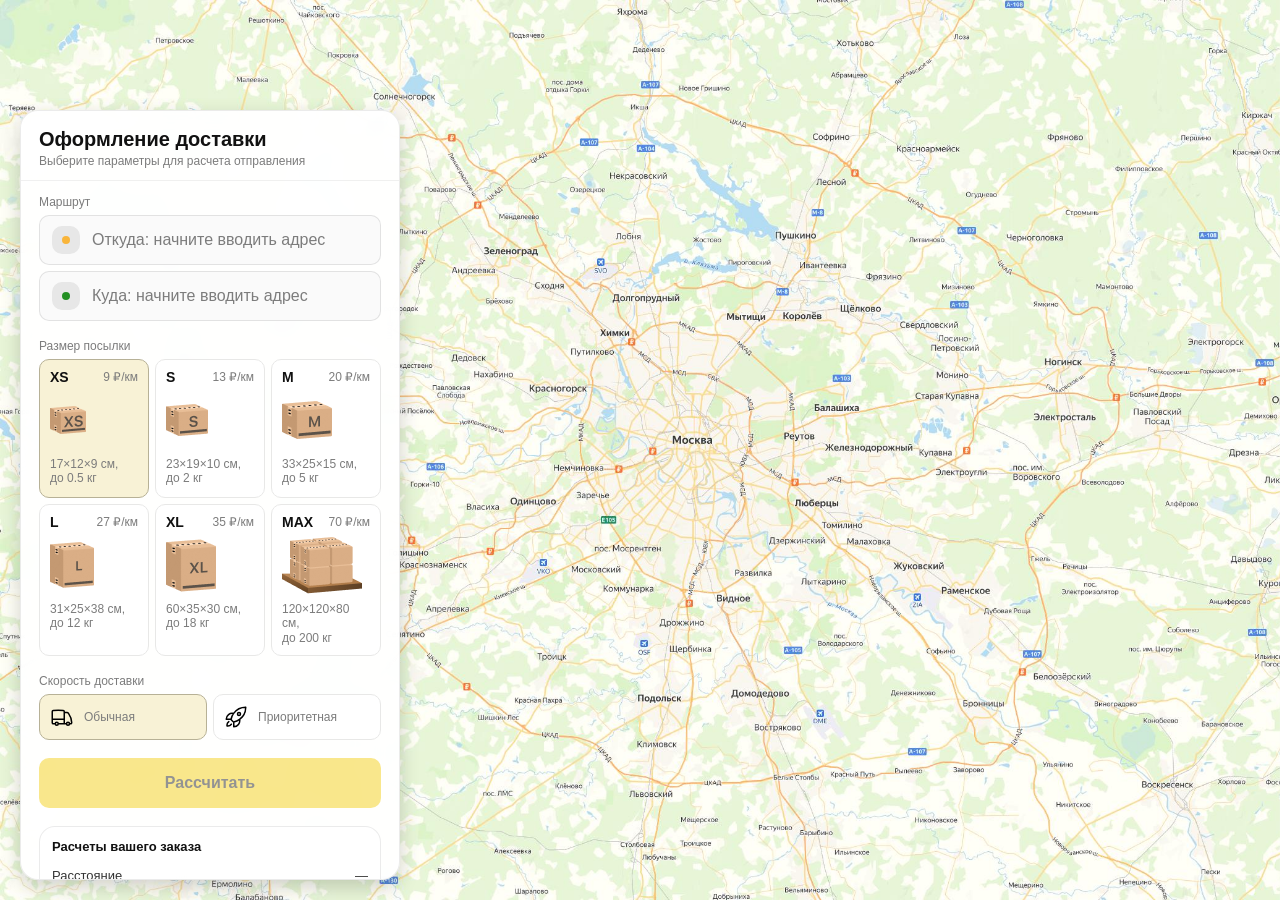
==== order.html @ fb904f3e "Add files via upload" ====
<!doctype html>
<html lang="ru">
<head>
  <meta charset="utf-8"/>
  <meta name="viewport" content="width=device-width,initial-scale=1,maximum-scale=1,user-scalable=0"/>
  <title>Оформление доставки</title>
  <link rel="stylesheet" href="styles/base.css"/>
  <link rel="stylesheet" href="styles/base_adaptive.css"/>
  <link rel="stylesheet" href="styles/order.css"/>
  <link rel="stylesheet" href="styles/order_adaptive.css"/>
</head>
<body>
<div id="map"></div>
<aside class="main" id="sidebar">
  <div class="main-header">
    <div class="main-title">Оформление доставки</div>
    <div class="main-text">Выберите параметры для расчета отправления</div>
  </div>
  <div class="main-content">
    <div class="main-route">
      <div class="main-block-title">Маршрут</div>
      <div class="main-fields">
        <div class="main-field" id="fromField"><div class="main-pin"></div><input id="from" placeholder="Откуда: начните вводить адрес" autocomplete="off"/></div>
        <div class="main-field" id="toField"><div class="main-pin"></div><input id="to" placeholder="Куда: начните вводить адрес" autocomplete="off"/></div>
      </div>
    </div>
    <div class="main-package">
      <div class="main-block-title">Размер посылки</div>
      <div class="main-sizes">
        <div class="main-size-card is-active" data-value="xs" data-rate="9"><div class="main-size-top"><div class="main-size-label">XS</div><div class="main-size-rate">9 ₽/км</div></div><div class="main-size-media"><img src="images/sizes/xs.png" alt="Короб XS"/></div><div class="main-size-description">17×12×9 см,<br>до 0.5 кг</div></div>
        <div class="main-size-card" data-value="s" data-rate="13"><div class="main-size-top"><div class="main-size-label">S</div><div class="main-size-rate">13 ₽/км</div></div><div class="main-size-media"><img src="images/sizes/s.png" alt="Короб S"/></div><div class="main-size-description">23×19×10 см,<br>до 2 кг</div></div>
        <div class="main-size-card" data-value="m" data-rate="20"><div class="main-size-top"><div class="main-size-label">M</div><div class="main-size-rate">20 ₽/км</div></div><div class="main-size-media"><img src="images/sizes/m.png" alt="Короб M"/></div><div class="main-size-description">33×25×15 см,<br>до 5 кг</div></div>
        <div class="main-size-card" data-value="l" data-rate="27"><div class="main-size-top"><div class="main-size-label">L</div><div class="main-size-rate">27 ₽/км</div></div><div class="main-size-media"><img src="images/sizes/l.png" alt="Короб L"/></div><div class="main-size-description">31×25×38 см,<br>до 12 кг</div></div>
        <div class="main-size-card" data-value="xl" data-rate="35"><div class="main-size-top"><div class="main-size-label">XL</div><div class="main-size-rate">35 ₽/км</div></div><div class="main-size-media"><img src="images/sizes/xl.png" alt="Короб XL"/></div><div class="main-size-description">60×35×30 см,<br>до 18 кг</div></div>
        <div class="main-size-card" data-value="max" data-rate="70"><div class="main-size-top"><div class="main-size-label">MAX</div><div class="main-size-rate">70 ₽/км</div></div><div class="main-size-media main-size-media-palleta"><img src="images/sizes/max.png" alt="Паллета"/></div><div class="main-size-description">120×120×80 см,<br>до 200 кг</div></div>
      </div>
    </div>
    <div class="main-speed">
      <div class="main-block-title">Скорость доставки</div>

      <div class="main-speeds">
        <div class="main-speed-card is-active" data-value="regular">
          <img class="main-speed-media" src="images/icons/regular.svg" alt="Regular"/>
          <div class="main-speed-description">Обычная</div>
        </div>
        <div class="main-speed-card" data-value="fast">
          <img class="main-speed-media" src="images/icons/fast.svg" alt="Fast"/>
          <div class="main-speed-description">Приоритетная</div>
        </div>
      </div>
    </div>
    <div class="main-calculate-block"><button id="calc" class="button calculate-button" type="button" disabled>Рассчитать</button></div>
    <div class="main-result" id="result">
      <div class="main-result-title">Расчеты вашего заказа</div>
      <div class="main-result-lines">
        <div class="main-result-line"><span>Расстояние</span><span id="distanceValue">—</span></div>
        <div class="main-result-line"><span>Доставим через</span><span id="durationValue">—</span></div>
        <div class="main-result-line"><span>Тариф</span><span id="rateValue">—</span></div>
      </div>
      <div class="main-price"><div class="main-price-label">Итого</div><div class="main-price-value" id="totalValue">—</div></div>
    </div>
    <div class="main-order-box">
      <div class="main-order-form" id="orderForm">
        <div class="main-order-title">Оформление доставки</div>
        <div class="main-block-info-row"><div class="main-block-title">Контакты</div><div class="order-fields"><div class="main-field"><input id="customerName" placeholder="Ваше имя" autocomplete="off"/></div><div class="main-field"><input id="customerPhone" placeholder="Ваш телефон" autocomplete="off" inputmode="tel"/></div></div></div>
        <div class="main-block-info-row extra-info"><div class="main-block-title">Дополнительная информация</div><div class="main-field textarea"><textarea id="comment" placeholder="Детали доставки и комментарии"></textarea></div></div>
        <button id="submit" class="button main-submit-request" type="button" disabled>Отправить заявку</button>
      </div>
      <div class="main-order-success" id="orderSuccess"><div class="main-success-icon">✓</div><div class="main-success-title">Заявка отправлена!</div><div class="main-success-title">Номер отправления – <span id="orderId"></span></div><div class="main-success-subtitle">Мы скоро свяжемся с вами</div></div>
    </div>
  </div>
</aside>
<!-- ВСТАВЬ СВОЙ КЛЮЧ ВМЕСТО YOUR_YANDEX_API_KEY -->
<script src="https://api-maps.yandex.ru/2.1/?apikey=YOUR_YANDEX_API_KEY&lang=ru_RU"></script>
<script src="scripts/order.js"></script>
</body>
</html>
---- styles/base.css ----
*{box-sizing:border-box}html,body{margin:0;padding:0;min-height:100%;font-family:Arial,Helvetica,sans-serif;color:#111}body{background:#f4f4f4}.button{border:0;border-radius:10px;background:#F1CB00;color:#111;font:inherit;font-weight:600;cursor:pointer;padding:0 20px;min-height:50px;transition:opacity .15s ease,transform .08s ease}.button:hover:not(:disabled){transform:translateY(-1px)}.button:disabled{opacity:.45;cursor:not-allowed}.main-field{display:flex;align-items:center;gap:10px;border:1px solid #1111111A;background:#FAFAFA;border-radius:10px;padding:10px 12px;position:relative;height:50px}.main-field input,.main-field textarea{width:100%;border:0;outline:none;background:transparent;font:inherit;color:#111}.main-field input::placeholder,.main-field textarea::placeholder{color:#7C7C7C}
---- styles/base_adaptive.css ----
@media(max-width:767px){body{min-width:320px}}
---- styles/order.css ----
#map{background-image:url("../images/order-bg.png");background-size:cover;position:fixed;inset:0}.main{border-radius:18px;box-shadow:0 7px 20px 0 #0000002E;backdrop-filter:blur(10px);background:rgba(255,255,255,.96);left:20px;border:1px solid rgba(0,0,0,.08);position:fixed;top:110px;bottom:20px;width:380px;display:flex;flex-direction:column;overflow:hidden;z-index:5}.main-header{padding:18px 18px 12px;border-bottom:1px solid rgba(0,0,0,.06);display:flex;flex-direction:column}.main-title{font-size:20px;line-height:100%;font-weight:bold}.main-text{font-size:12px;margin-top:5px;color:#7C7C7C}.main-content{padding:14px 18px 18px;overflow:auto;scrollbar-width:none;display:flex;flex-direction:column;gap:18px;flex:1}.main-block-title{font-size:12px;color:#7C7C7C}.main-route .main-block-title,.main-package .main-block-title{margin-bottom:6px}.main-field{display:flex;align-items:center;margin-top:6px;gap:10px;border:1px solid #1111111A;background:#FAFAFA;border-radius:10px;padding:10px 12px;position:relative;box-sizing:border-box;height:50px}.main-field.textarea{height:auto}.main-pin{width:28px;height:28px;border-radius:10px;background:rgba(17,17,17,.08);display:grid;place-items:center;flex:0 0 auto;position:relative}.main-pin::before{content:"";width:8px;height:8px;border-radius:999px;background:orange;opacity:.75;display:block}.main-field:last-child .main-pin::before{background:green;opacity:.85}input,textarea{width:100%;border:0;outline:none;background:transparent;font-size:14px;color:#111;font-family:inherit}textarea{resize:vertical;min-height:72px;padding:2px 0}input::placeholder,textarea::placeholder{color:#7C7C7C}.main-field:focus-within{border-color:rgba(0,0,0,.2);box-shadow:0 0 0 4px rgba(255,204,0,.35);background:rgba(255,255,255,.75)}.main-sizes{display:grid;gap:6px;grid-template-columns:repeat(3,1fr)}.main-size-card{border:1px solid #E8E8E7;background:#fff;border-radius:10px;padding:10px;cursor:pointer;user-select:none;transition:transform .08s ease,border-color .12s ease,background .12s ease;min-height:139px}.main-size-card:hover{transform:translateY(-1px)}.main-size-card.is-active{background-color:#F8F2D6;border-color:#B7B196}.main-size-top{display:flex;align-items:center;justify-content:space-between}.main-size-label{font-weight:bold;font-size:14px;color:#111;line-height:100%}.main-size-rate{font-size:12px;color:#7C7C7C;line-height:100%}.main-size-media{margin-top:8px;height:57px}.main-size-media img{max-width:100%;max-height:57px;display:block;margin:auto}.main-size-description{margin-top:8px;font-size:12px;color:#7C7C7C;line-height:1.2}.calculate-button{width:100%}.main-result{border:1px solid rgba(0,0,0,.08);background:rgba(255,255,255,.75);border-radius:16px;padding:12px;line-height:1.25}.main-result-title{font-weight:bold;font-size:13px;color:#111;margin-bottom:13px}.main-result-lines{gap:8px;display:flex;flex-direction:column}.main-result-line{font-size:13px;color:rgba(17,17,17,.85);display:flex;justify-content:space-between}.main-price{margin-top:18px;padding-top:10px;border-top:1px dashed rgba(0,0,0,.12);display:flex;align-items:baseline;justify-content:space-between}.main-price-label{font-size:12px;color:rgba(17,17,17,.55)}.main-price-value{font-size:20px;font-weight:bold;color:#111;letter-spacing:-.3px}.main-order-box{background:#fff;border:1px solid #E8E8E7;border-radius:10px;padding:12px}.main-order-title{margin-bottom:8px;font-weight:bold;font-size:14px;color:#111}.order-fields{display:grid;grid-template-columns:1fr 1fr;column-gap:10px;margin-top:6px}.main-block-info-row.extra-info{display:block;margin-top:13px}.main-submit-request{width:100%;margin-top:6px}.main-order-success{display:none;text-align:center;padding:22px 12px;gap:12px}.main-order-success.is-visible{display:flex;flex-direction:column;align-items:center}.main-success-icon{width:56px;height:56px;border-radius:50%;background:#16a34a;color:#fff;display:grid;place-items:center;font-size:30px}.main-success-title{font-size:14px;font-weight:bold;color:#111}.main-success-subtitle{font-size:12px;color:rgba(17,17,17,.55);line-height:1.3}

.main-speed .main-block-title {
    margin-bottom: 6px;
}

.main-speeds {
    display: grid;
    gap: 6px;
    grid-template-columns: repeat(2, 1fr);
}

.main-speed-card {
    border: 1px solid #E8E8E7;
    background: #FFFFFF;
    border-radius: 10px;
    padding: 10px;
    cursor: pointer;
    user-select: none;
    transition: transform .08s ease, border-color .12s ease, background .12s ease;
    display: flex;
    align-items: center;
    gap: 10px;
}

.main-speed-card:hover {
    transform: translateY(-1px);
}

.main-speed-card.is-active {
    background-color: #F8F2D6;
    border-color: #B7B196;
}

.main-speed-description {
    font-size: 12px;
    color: #7C7C7C;
    line-height: 1.2;
}
---- styles/order_adaptive.css ----
@media(max-width:767px){.main{left:10px;right:10px;top:50%;bottom:12px;width:auto;max-width:none}}@media(max-width:420px){.main-sizes{grid-template-columns:repeat(2,1fr)}}
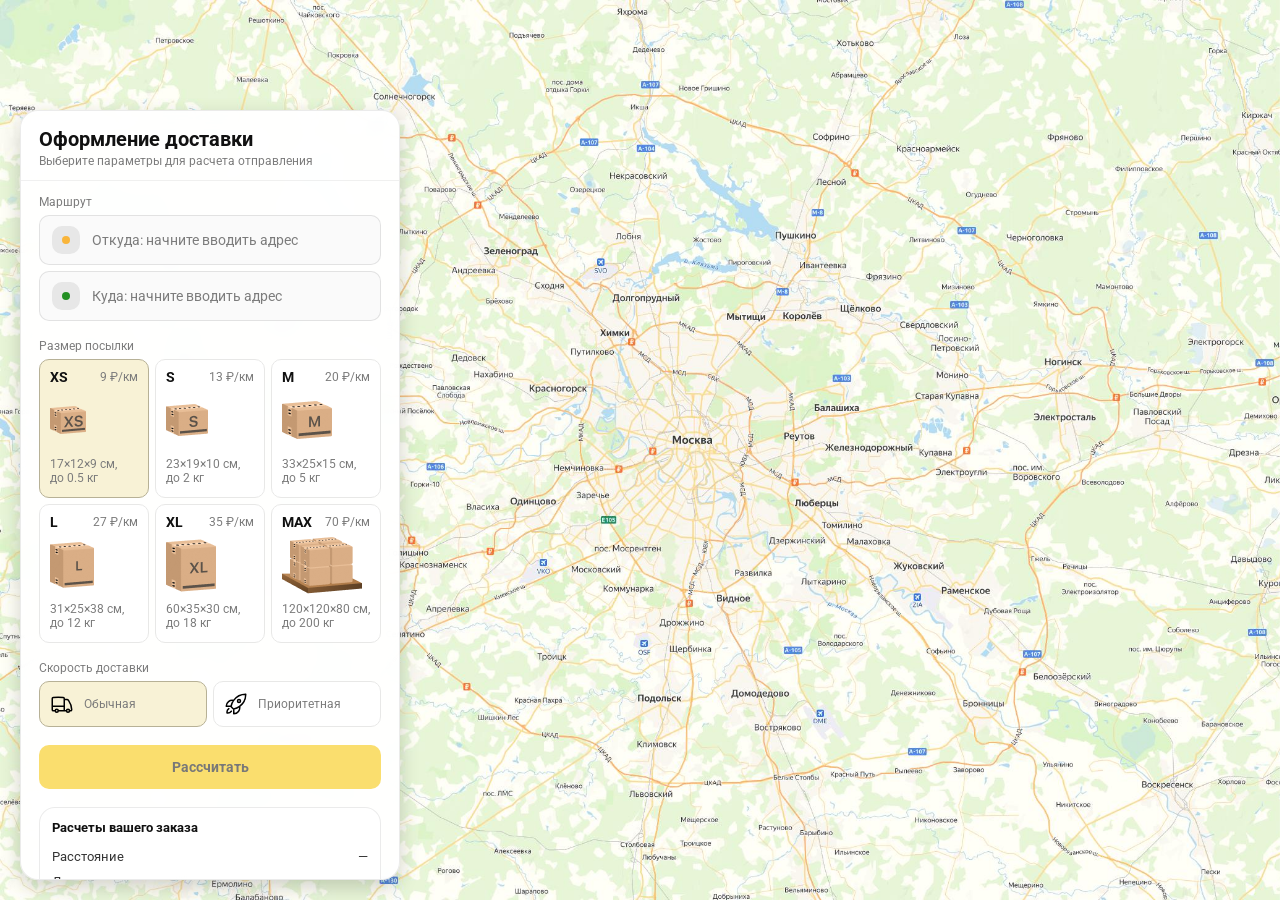
==== commit 0e89f96e: "Add files via upload" ====
--- a/order.html
+++ b/order.html
@@ -70,8 +70,8 @@
     </div>
   </div>
 </aside>
-<!-- ВСТАВЬ СВОЙ КЛЮЧ ВМЕСТО YOUR_YANDEX_API_KEY -->
-<script src="https://api-maps.yandex.ru/2.1/?apikey=YOUR_YANDEX_API_KEY&lang=ru_RU"></script>
+<!-- Yandex Maps JavaScript API -->
+<script src="https://api-maps.yandex.ru/2.1/?apikey=c7e07625-09e5-471d-a13f-1ec55c38e526&lang=ru_RU"></script>
 <script src="scripts/order.js"></script>
 </body>
 </html>
--- a/styles/base.css
+++ b/styles/base.css
@@ -1 +1,19 @@
-*{box-sizing:border-box}html,body{margin:0;padding:0;min-height:100%;font-family:Arial,Helvetica,sans-serif;color:#111}body{background:#f4f4f4}.button{border:0;border-radius:10px;background:#F1CB00;color:#111;font:inherit;font-weight:600;cursor:pointer;padding:0 20px;min-height:50px;transition:opacity .15s ease,transform .08s ease}.button:hover:not(:disabled){transform:translateY(-1px)}.button:disabled{opacity:.45;cursor:not-allowed}.main-field{display:flex;align-items:center;gap:10px;border:1px solid #1111111A;background:#FAFAFA;border-radius:10px;padding:10px 12px;position:relative;height:50px}.main-field input,.main-field textarea{width:100%;border:0;outline:none;background:transparent;font:inherit;color:#111}.main-field input::placeholder,.main-field textarea::placeholder{color:#7C7C7C}
+*, *::before, *::after { box-sizing: border-box; }
+@font-face { font-family: "Roboto"; src: url("../fonts/Roboto-Regular.ttf") format("truetype"); font-weight: 400; font-display: swap; }
+@font-face { font-family: "Roboto"; src: url("../fonts/Roboto-Bold.ttf") format("truetype"); font-weight: 700; font-display: swap; }
+@font-face { font-family: "Roboto"; src: url("../fonts/Roboto-Medium.ttf") format("truetype"); font-weight: 500; font-display: swap; }
+html, body { margin: 0; color: #111111; font-family: "Roboto", sans-serif; }
+body { background: #FDFDFD; }
+.container { overflow: hidden; min-height: 100vh; isolation: isolate; }
+.header { border-radius: 18px; box-shadow: 0 7px 20px 0 #0000002E; backdrop-filter: blur(10px); background: #ffffff; left: 20px; border: 1px solid rgba(0,0,0,.08); position: fixed; right: 20px; top: 20px; padding: 14px 18px; height: 70px; display: flex; align-items: center; z-index: 6; }
+.header-brand { display: flex; align-items: center; text-decoration: none; gap: 10px; flex-shrink: 0; }
+.header-logo { width: 42px; height: 42px; border-radius: 10px; background: #FFCC00; display: grid; place-items: center; font-weight: bold; color: #111; }
+.header-title { font-size: 18px; font-weight: bold; color: #111111; text-decoration: none; }
+.header-menu { display: flex; align-items: center; gap: 60px; margin: 0; position: absolute; left: 50%; transform: translateX(-50%); }
+.header-link { font-size: 14px; color: #111111; text-decoration: none; }
+.button { border: 0; height: 44px; border-radius: 10px; font-size: 14px; font-weight: bold; cursor: pointer; font-family: inherit; transition: transform .08s ease, opacity .12s ease; background: #ffcc00; color: #111111; text-align: center; text-decoration: none; }
+.button:hover { background-color: #E5BC19; }
+.button:disabled { cursor: not-allowed; background-color: #FADE6E; color: #787878; transform: none; }
+.button.button-white { background: #ffffff; border: 1px solid #111111; }
+.button.button-white:hover { background: rgb(241 241 241); }
+a:focus-visible { outline: 3px solid #887000; outline-offset: 4px; }
--- a/styles/base_adaptive.css
+++ b/styles/base_adaptive.css
@@ -1 +1,7 @@
-@media(max-width:767px){body{min-width:320px}}
+@media (max-width: 767px) {
+ .header { left: 10px; right: 10px; top: 10px; }
+ .header-link span { display: none; }
+ .header-menu { gap: 20px; justify-content: flex-start; margin: 0 0 0 30px; position: static; transform: none; }
+}
+@media (max-width: 420px) { .header-title { display: none; } }
+@media (max-width: 374px) { .header-menu { gap: 10px; margin: 0 0 0 10px; } }
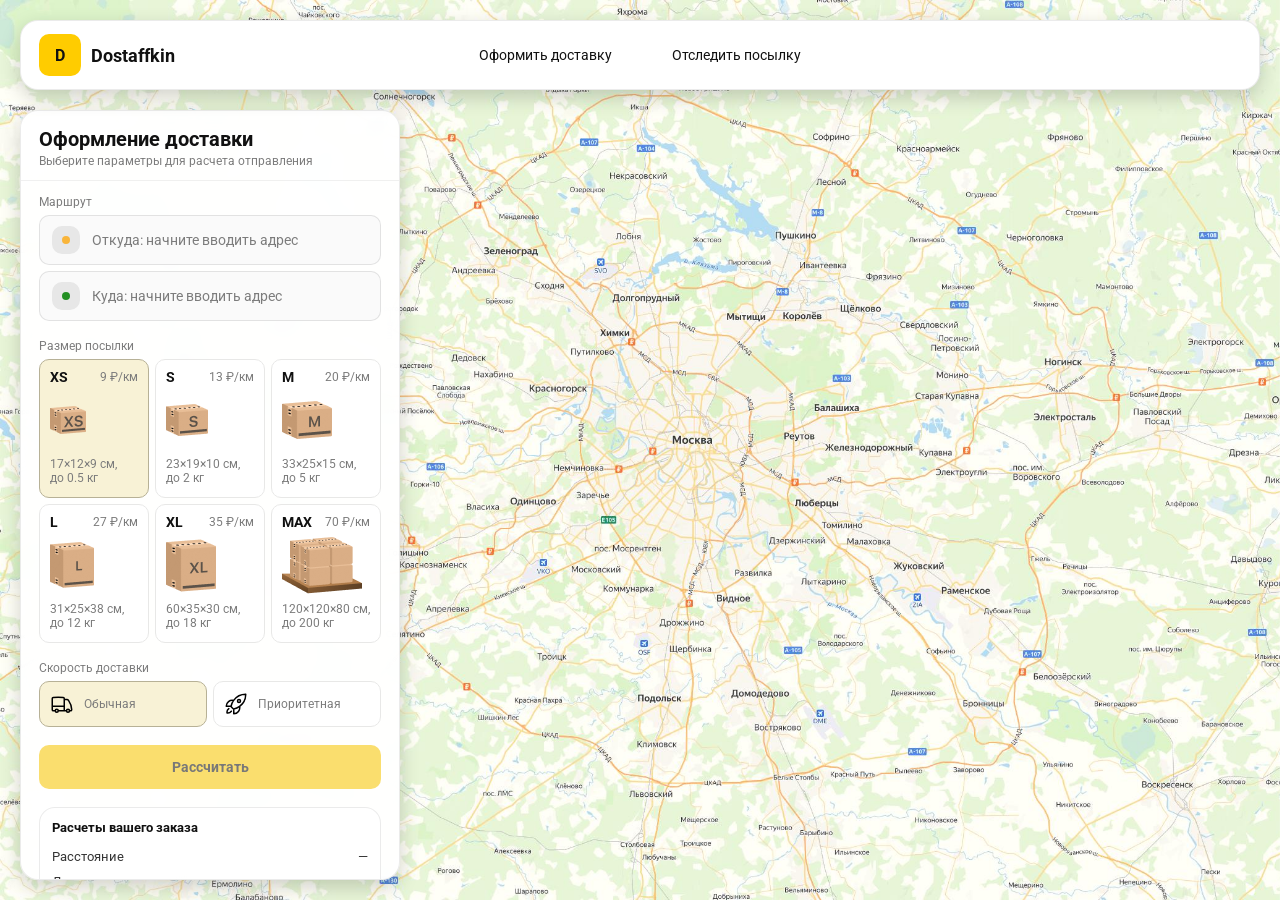
==== commit 1424ab7b: "Add files via upload" ====
--- a/order.html
+++ b/order.html
@@ -1,41 +1,127 @@
 <!doctype html>
 <html lang="ru">
 <head>
-  <meta charset="utf-8"/>
-  <meta name="viewport" content="width=device-width,initial-scale=1,maximum-scale=1,user-scalable=0"/>
-  <title>Оформление доставки</title>
-  <link rel="stylesheet" href="styles/base.css"/>
-  <link rel="stylesheet" href="styles/base_adaptive.css"/>
-  <link rel="stylesheet" href="styles/order.css"/>
-  <link rel="stylesheet" href="styles/order_adaptive.css"/>
+    <meta charset="utf-8" />
+    <meta name="viewport" content="width=device-width,initial-scale=1,maximum-scale=1,user-scalable=0" />
+    <title>Оформление доставки</title>
+
+    <link rel="stylesheet" href="styles/base.css" />
+    <link rel="stylesheet" href="styles/base_adaptive.css" />
+
+    <link rel="stylesheet" href="styles/order.css" />
+    <link rel="stylesheet" href="styles/order_adaptive.css" />
+
+    <script src="https://api-maps.yandex.ru/2.1?lang=ru_RU&apikey=6f4bd935-fa34-421b-a97f-c83a17cd594d&suggest_apikey=7994b06c-af55-4f1f-8116-7c47c0456ef1" type="text/javascript"></script>
 </head>
+
 <body>
-<div id="map"></div>
-<aside class="main" id="sidebar">
-  <div class="main-header">
-    <div class="main-title">Оформление доставки</div>
+    <div id="map"></div>
+
+    <header class="header">
+        <a class="header-brand" href="./index.html">
+            <div class="header-logo">D</div>
+            <div class="header-title">Dostaffkin</div>
+        </a>
+        <nav class="header-menu">
+            <a class="header-link" href="#">Оформить <span>доставку</span></a>
+            <a class="header-link" href="./track.html">Отследить <span>посылку</span></a>
+        </nav>
+    </header>
+
+    <aside class="main" id="sidebar">
+        <div class="main-header">
+            <div class="main-title">Оформление доставки</div>
     <div class="main-text">Выберите параметры для расчета отправления</div>
   </div>
   <div class="main-content">
-    <div class="main-route">
-      <div class="main-block-title">Маршрут</div>
-      <div class="main-fields">
-        <div class="main-field" id="fromField"><div class="main-pin"></div><input id="from" placeholder="Откуда: начните вводить адрес" autocomplete="off"/></div>
-        <div class="main-field" id="toField"><div class="main-pin"></div><input id="to" placeholder="Куда: начните вводить адрес" autocomplete="off"/></div>
-      </div>
-    </div>
-    <div class="main-package">
-      <div class="main-block-title">Размер посылки</div>
-      <div class="main-sizes">
-        <div class="main-size-card is-active" data-value="xs" data-rate="9"><div class="main-size-top"><div class="main-size-label">XS</div><div class="main-size-rate">9 ₽/км</div></div><div class="main-size-media"><img src="images/sizes/xs.png" alt="Короб XS"/></div><div class="main-size-description">17×12×9 см,<br>до 0.5 кг</div></div>
-        <div class="main-size-card" data-value="s" data-rate="13"><div class="main-size-top"><div class="main-size-label">S</div><div class="main-size-rate">13 ₽/км</div></div><div class="main-size-media"><img src="images/sizes/s.png" alt="Короб S"/></div><div class="main-size-description">23×19×10 см,<br>до 2 кг</div></div>
-        <div class="main-size-card" data-value="m" data-rate="20"><div class="main-size-top"><div class="main-size-label">M</div><div class="main-size-rate">20 ₽/км</div></div><div class="main-size-media"><img src="images/sizes/m.png" alt="Короб M"/></div><div class="main-size-description">33×25×15 см,<br>до 5 кг</div></div>
-        <div class="main-size-card" data-value="l" data-rate="27"><div class="main-size-top"><div class="main-size-label">L</div><div class="main-size-rate">27 ₽/км</div></div><div class="main-size-media"><img src="images/sizes/l.png" alt="Короб L"/></div><div class="main-size-description">31×25×38 см,<br>до 12 кг</div></div>
-        <div class="main-size-card" data-value="xl" data-rate="35"><div class="main-size-top"><div class="main-size-label">XL</div><div class="main-size-rate">35 ₽/км</div></div><div class="main-size-media"><img src="images/sizes/xl.png" alt="Короб XL"/></div><div class="main-size-description">60×35×30 см,<br>до 18 кг</div></div>
-        <div class="main-size-card" data-value="max" data-rate="70"><div class="main-size-top"><div class="main-size-label">MAX</div><div class="main-size-rate">70 ₽/км</div></div><div class="main-size-media main-size-media-palleta"><img src="images/sizes/max.png" alt="Паллета"/></div><div class="main-size-description">120×120×80 см,<br>до 200 кг</div></div>
-      </div>
-    </div>
-    <div class="main-speed">
+            <div class="main-route">
+                <div class="main-block-title">Маршрут</div>
+                <div class="main-fields">
+                    <div class="main-field" id="fromField">
+                        <div class="main-pin"></div>
+                        <input id="from" placeholder="Откуда: начните вводить адрес" autocomplete="off" />
+                        <div class="main-ac" id="fromAc" role="listbox" aria-label="Подсказки адресов"></div>
+                    </div>
+
+                    <div class="main-field" id="toField">
+                        <div class="main-pin"></div>
+                        <input id="to" placeholder="Куда: начните вводить адрес" autocomplete="off" />
+                        <div class="main-ac" id="toAc" role="listbox" aria-label="Подсказки адресов"></div>
+                    </div>
+                </div>
+            </div>
+            <div class="main-package">
+                <div class="main-block-title">Размер посылки</div>
+
+                <div class="main-sizes">
+                    <div class="main-size-card is-active" data-value="xs">
+                        <div class="main-size-top">
+                            <div class="main-size-label">XS</div>
+                            <div class="main-size-rate">9 ₽/км</div>
+                        </div>
+                        <div class="main-size-media">
+                            <img src="images/sizes/xs.png" alt="Короб XS" />
+                        </div>
+                        <div class="main-size-description">17×12×9 см,<br>до 0.5 кг</div>
+                    </div>
+
+                    <div class="main-size-card" data-value="s">
+                        <div class="main-size-top">
+                            <div class="main-size-label">S</div>
+                            <div class="main-size-rate">13 ₽/км</div>
+                        </div>
+                        <div class="main-size-media">
+                            <img src="images/sizes/s.png" alt="Короб S" />
+                        </div>
+                        <div class="main-size-description">23×19×10 см,<br>до 2 кг</div>
+                    </div>
+
+                    <div class="main-size-card" data-value="m">
+                        <div class="main-size-top">
+                            <div class="main-size-label">M</div>
+                            <div class="main-size-rate">20 ₽/км</div>
+                        </div>
+                        <div class="main-size-media">
+                            <img src="images/sizes/m.png" alt="Короб M" />
+                        </div>
+                        <div class="main-size-description">33×25×15 см,<br>до 5 кг</div>
+                    </div>
+
+                    <div class="main-size-card" data-value="l">
+                        <div class="main-size-top">
+                            <div class="main-size-label">L</div>
+                            <div class="main-size-rate">27 ₽/км</div>
+                        </div>
+                        <div class="main-size-media">
+                            <img src="images/sizes/l.png" alt="Короб L" />
+                        </div>
+                        <div class="main-size-description">31×25×38 см,<br>до 12 кг</div>
+                    </div>
+
+                    <div class="main-size-card" data-value="xl">
+                        <div class="main-size-top">
+                            <div class="main-size-label">XL</div>
+                            <div class="main-size-rate">35 ₽/км</div>
+                        </div>
+                        <div class="main-size-media">
+                            <img src="images/sizes/xl.png" alt="Короб XL" />
+                        </div>
+                        <div class="main-size-description">60×35×30 см,<br>до 18 кг</div>
+                    </div>
+
+                    <div class="main-size-card" data-value="max">
+                        <div class="main-size-top">
+                            <div class="main-size-label">MAX</div>
+                            <div class="main-size-rate">70 ₽/км</div>
+                        </div>
+                        <div class="main-size-media main-size-media-palleta">
+                            <img src="images/sizes/max.png" alt="Паллета" />
+                        </div>
+                        <div class="main-size-description">120×120×80 см,<br>до 200 кг</div>
+                    </div>
+                </div>
+            </div>
+            <div class="main-speed">
       <div class="main-block-title">Скорость доставки</div>
 
       <div class="main-speeds">
@@ -44,34 +130,64 @@
           <div class="main-speed-description">Обычная</div>
         </div>
         <div class="main-speed-card" data-value="fast">
-          <img class="main-speed-media" src="images/icons/fast.svg" alt="Fast"/>
-          <div class="main-speed-description">Приоритетная</div>
+                        <img class="main-speed-media" src="images/icons/fast.svg" alt="Fast" />
+                        <div class="main-speed-description">Приоритетная</div>
+                    </div>
+
+                </div>
+            </div>
+            <div class="main-calculate-block">
+                <button id="calc" class="button calculate-button" type="button" disabled>Рассчитать</button>
+            </div>
+            <div class="main-result" id="result">
+                <div class="main-result-title">Расчеты вашего заказа</div>
+                <div class="main-result-lines">
+        <div class="main-result-line"><span>Расстояние</span><span id="distanceValue">—</span></div>
+                    <div class="main-result-line"><span>Доставим через</span><span id="durationValue">—</span></div>
+                    <div class="main-result-line"><span>Тариф</span><span id="rateValue">—</span></div>
+                </div>
+                <div class="main-price">
+                    <div class="main-price-label">Итого</div>
+                    <div class="main-price-value" id="totalValue">—</div>
+                </div>
+            </div>
+            <div class="main-order-box">
+                <div class="main-order-form" id="orderForm">
+                    <div class="main-order-title">Оформление доставки</div>
+                    <div class="main-block-info-row">
+                        <div class="main-block-title">Контакты</div>
+                        <div class="order-fields">
+                            <div class="main-field">
+                                <input id="customerName" placeholder="Ваше имя" autocomplete="off" />
+                            </div>
+                            <div class="main-field">
+                                <input id="customerPhone" placeholder="Ваш телефон" autocomplete="off"
+                                    inputmode="tel" />
+                            </div>
+                        </div>
+                    </div>
+                    <div class="main-block-info-row extra-info">
+                        <div class="main-block-title">Дополнительная информация</div>
+                        <div class="main-field textarea">
+                            <textarea id="comment" placeholder="Детали доставки и комментарии"></textarea>
+                        </div>
+                    </div>
+                    <button id="submit" class="button main-submit-request" type="button" disabled>Отправить
+                        заявку
+                    </button>
+                </div>
+
+                <div class="main-order-success" id="orderSuccess">
+                    <div class="main-success-icon">✓</div>
+                    <div class="main-success-title">Заявка отправлена!</div>
+                    <div class="main-success-title">Номер отправления – <span id="orderId"></span></div>
+                    <div class="main-success-subtitle">Мы скоро свяжемся с вами</div>
+                </div>
+            </div>
         </div>
-      </div>
-    </div>
-    <div class="main-calculate-block"><button id="calc" class="button calculate-button" type="button" disabled>Рассчитать</button></div>
-    <div class="main-result" id="result">
-      <div class="main-result-title">Расчеты вашего заказа</div>
-      <div class="main-result-lines">
-        <div class="main-result-line"><span>Расстояние</span><span id="distanceValue">—</span></div>
-        <div class="main-result-line"><span>Доставим через</span><span id="durationValue">—</span></div>
-        <div class="main-result-line"><span>Тариф</span><span id="rateValue">—</span></div>
-      </div>
-      <div class="main-price"><div class="main-price-label">Итого</div><div class="main-price-value" id="totalValue">—</div></div>
-    </div>
-    <div class="main-order-box">
-      <div class="main-order-form" id="orderForm">
-        <div class="main-order-title">Оформление доставки</div>
-        <div class="main-block-info-row"><div class="main-block-title">Контакты</div><div class="order-fields"><div class="main-field"><input id="customerName" placeholder="Ваше имя" autocomplete="off"/></div><div class="main-field"><input id="customerPhone" placeholder="Ваш телефон" autocomplete="off" inputmode="tel"/></div></div></div>
-        <div class="main-block-info-row extra-info"><div class="main-block-title">Дополнительная информация</div><div class="main-field textarea"><textarea id="comment" placeholder="Детали доставки и комментарии"></textarea></div></div>
-        <button id="submit" class="button main-submit-request" type="button" disabled>Отправить заявку</button>
-      </div>
-      <div class="main-order-success" id="orderSuccess"><div class="main-success-icon">✓</div><div class="main-success-title">Заявка отправлена!</div><div class="main-success-title">Номер отправления – <span id="orderId"></span></div><div class="main-success-subtitle">Мы скоро свяжемся с вами</div></div>
-    </div>
-  </div>
-</aside>
-<!-- Yandex Maps JavaScript API -->
-<script src="https://api-maps.yandex.ru/2.1/?apikey=c7e07625-09e5-471d-a13f-1ec55c38e526&lang=ru_RU"></script>
-<script src="scripts/order.js"></script>
+    </aside>
+
+    <script src="scripts/order.js"></script>
 </body>
+
 </html>
